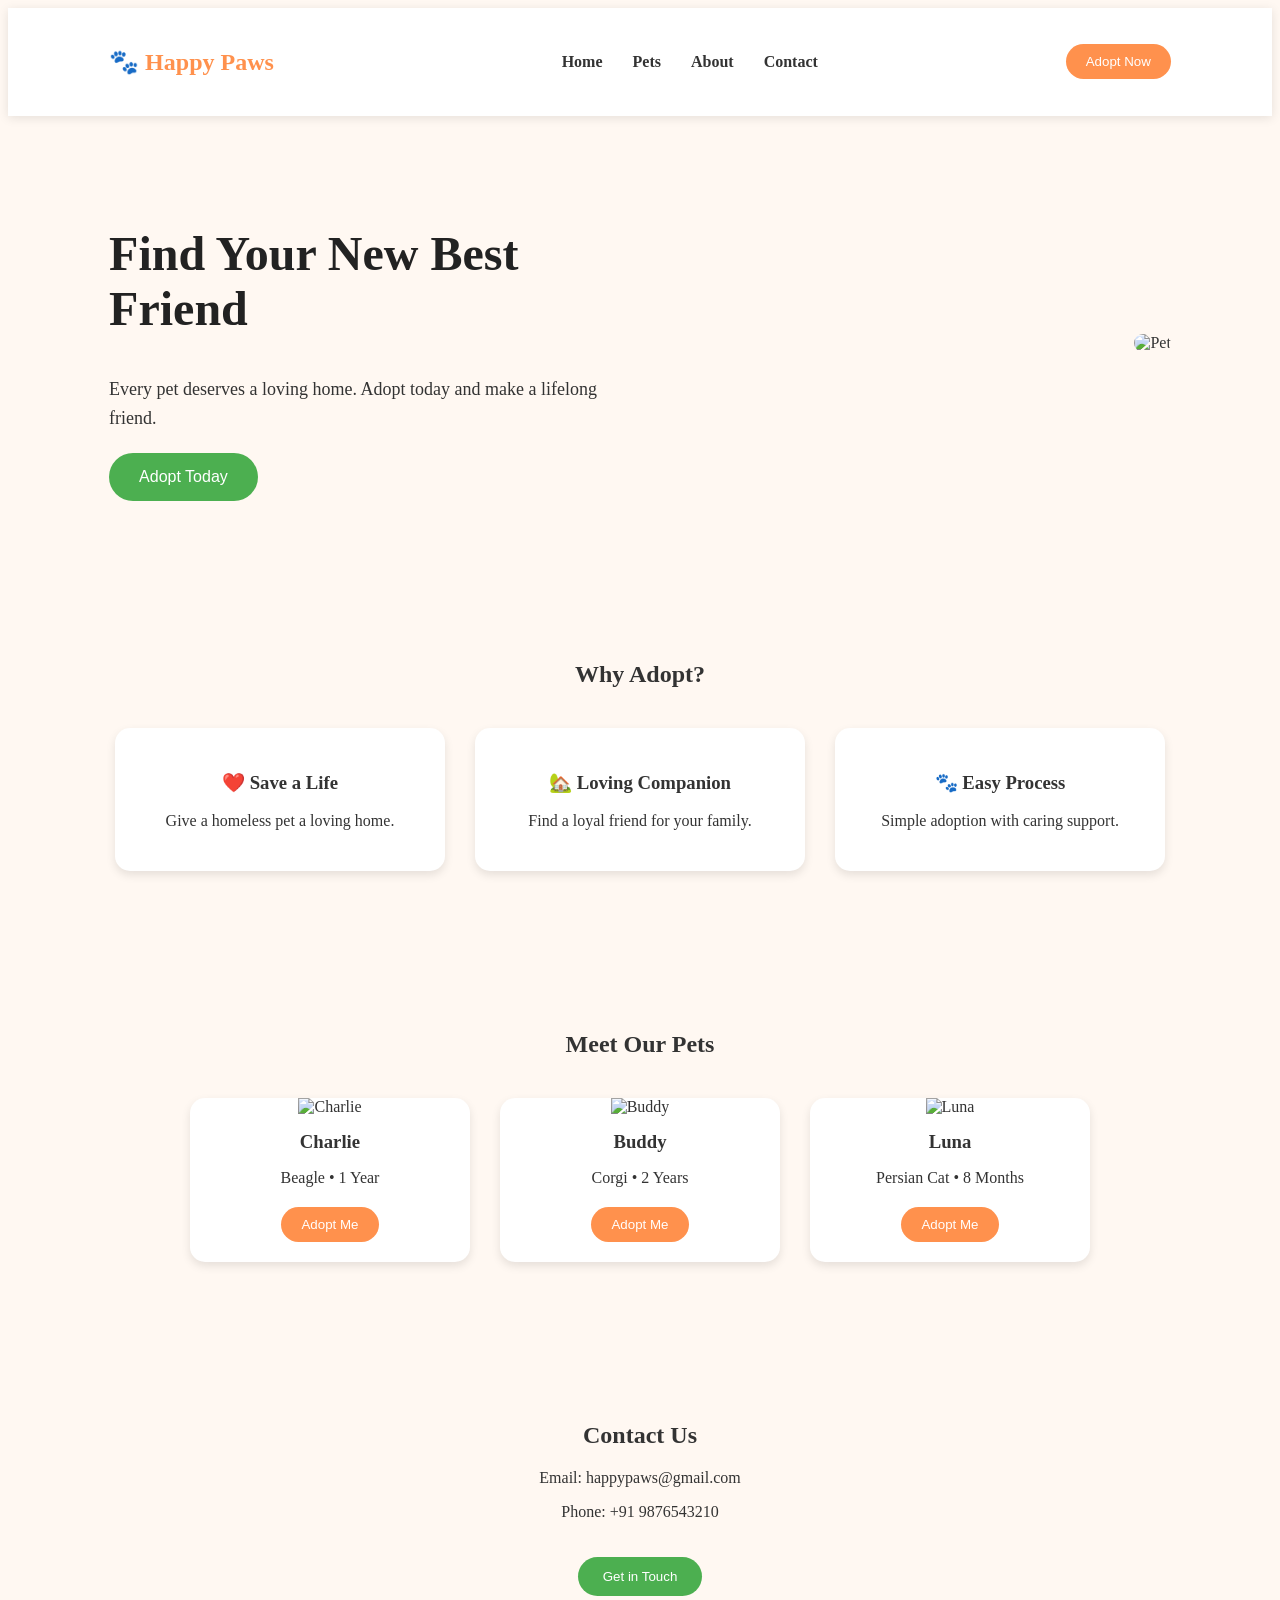
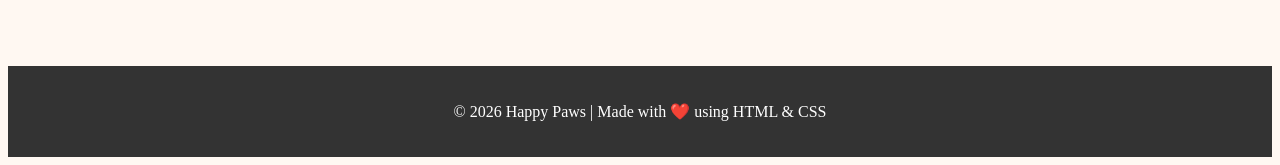
==== index.html @ 9008bdcd "Add files via upload" ====
<!DOCTYPE html>
<html lang="en">
<head>
    <meta charset="UTF-8">
    <meta name="viewport" content="width=device-width, initial-scale=1.0">
    <title>Happy Paws</title>
    <link rel="stylesheet" href="style.css">
</head>
<body>
    <header>
    <nav>
        <h2>🐾 Happy Paws</h2>

        <ul>
            <li><a href="#">Home</a></li>
            <li><a href="#">Pets</a></li>
            <li><a href="#">About</a></li>
            <li><a href="#">Contact</a></li>
        </ul>

        <button>Adopt Now</button>
    </nav>
</header>

</body>
</html>
<section class="hero">

    <div class="hero-text">

        <h1>Find Your New Best Friend</h1>

        <p>
            Every pet deserves a loving home.
            Adopt today and make a lifelong friend.
        </p>

        <button>Adopt Today</button>

    </div>

    <div class="hero-image">

        <img src="images/hero.jpg" alt="Pet">

    </div>

</section><section class="why">

<h2>Why Adopt?</h2>

<div class="cards">

<div class="card">
<h3>❤️ Save a Life</h3>
<p>Give a homeless pet a loving home.</p>
</div>

<div class="card">
<h3>🏡 Loving Companion</h3>
<p>Find a loyal friend for your family.</p>
</div>

<div class="card">
<h3>🐾 Easy Process</h3>
<p>Simple adoption with caring support.</p>
</div>

</div>

</section>
<section class="pets">

<h2>Meet Our Pets</h2>

<div class="pet-container">
    <div class="pet-card">
    <img src="images/dog1.jpg" alt="Charlie">
    <h3>Charlie</h3>
    <p>Beagle • 1 Year</p>
    <button>Adopt Me</button>
</div>

<div class="pet-card">
    <img src="images/dog2.jpg" alt="Buddy">
    <h3>Buddy</h3>
    <p>Corgi • 2 Years</p>
    <button>Adopt Me</button>
</div>

<div class="pet-card">
    <img src="images/cat1.jpg" alt="Luna">
    <h3>Luna</h3>
    <p>Persian Cat • 8 Months</p>
    <button>Adopt Me</button>
</div>


</div>

</section>
<section class="contact">

<h2>Contact Us</h2>

<p>Email: happypaws@gmail.com</p>

<p>Phone: +91 9876543210</p>

<button>Get in Touch</button>

</section><footer>

<p>© 2026 Happy Paws | Made with ❤️ using HTML & CSS</p>

</footer>
---- style.css ----
```css
/* Reset */
*{
    margin:0;
    padding:0;
    box-sizing:border-box;
    font-family:Arial, sans-serif;
}

body{
    background:#FFF8F2;
    color:#333;
}

/* Navigation */
nav{
    display:flex;
    justify-content:space-between;
    align-items:center;
    padding:20px 8%;
    background:#ffffff;
    box-shadow:0 2px 10px rgba(0,0,0,0.1);
    position:sticky;
    top:0;
}

nav h2{
    color:#ff914d;
}

nav ul{
    display:flex;
    list-style:none;
}

nav ul li{
    margin:0 15px;
}

nav ul li a{
    text-decoration:none;
    color:#333;
    font-weight:bold;
}

nav ul li a:hover{
    color:#ff914d;
}

nav button{
    background:#ff914d;
    color:white;
    border:none;
    padding:10px 20px;
    border-radius:25px;
    cursor:pointer;
}

nav button:hover{
    background:#ff7a26;
}

/* Hero Section */
.hero{
    display:flex;
    justify-content:space-between;
    align-items:center;
    padding:70px 8%;
}

.hero-text{
    width:50%;
}

.hero-text h1{
    font-size:48px;
    color:#222;
}

.hero-text p{
    margin:20px 0;
    font-size:18px;
    line-height:1.6;
}

.hero-text button{
    background:#4CAF50;
    color:white;
    border:none;
    padding:15px 30px;
    border-radius:30px;
    cursor:pointer;
    font-size:16px;
}

.hero-text button:hover{
    background:#3d9440;
}

.hero-image img{
    width:450px;
    border-radius:20px;
}

/* Why Adopt */
.why{
    padding:70px 8%;
    text-align:center;
}

.cards{
    display:flex;
    justify-content:center;
    gap:30px;
    margin-top:40px;
}

.card{
    background:white;
    padding:25px;
    width:280px;
    border-radius:15px;
    box-shadow:0 4px 10px rgba(0,0,0,0.1);
}

.card:hover{
    transform:translateY(-8px);
    transition:0.3s;
}

/* Pets */
.pets{
    padding:70px 8%;
    text-align:center;
}

.pet-container{
    display:flex;
    justify-content:center;
    gap:30px;
    margin-top:40px;
}

.pet-card{
    background:white;
    width:280px;
    border-radius:15px;
    overflow:hidden;
    box-shadow:0 4px 10px rgba(0,0,0,0.1);
}

.pet-card img{
    width:100%;
    height:220px;
    object-fit:cover;
}

.pet-card h3{
    margin:15px 0 10px;
}

.pet-card p{
    margin-bottom:20px;
}

.pet-card button{
    background:#ff914d;
    color:white;
    border:none;
    padding:10px 20px;
    border-radius:20px;
    margin-bottom:20px;
    cursor:pointer;
}

.pet-card button:hover{
    background:#ff7a26;
}

/* Contact */
.contact{
    text-align:center;
    padding:70px 8%;
}

.contact button{
    margin-top:20px;
    padding:12px 25px;
    background:#4CAF50;
    color:white;
    border:none;
    border-radius:25px;
    cursor:pointer;
}

/* Footer */
footer{
    background:#333;
    color:white;
    text-align:center;
    padding:20px;
}
```
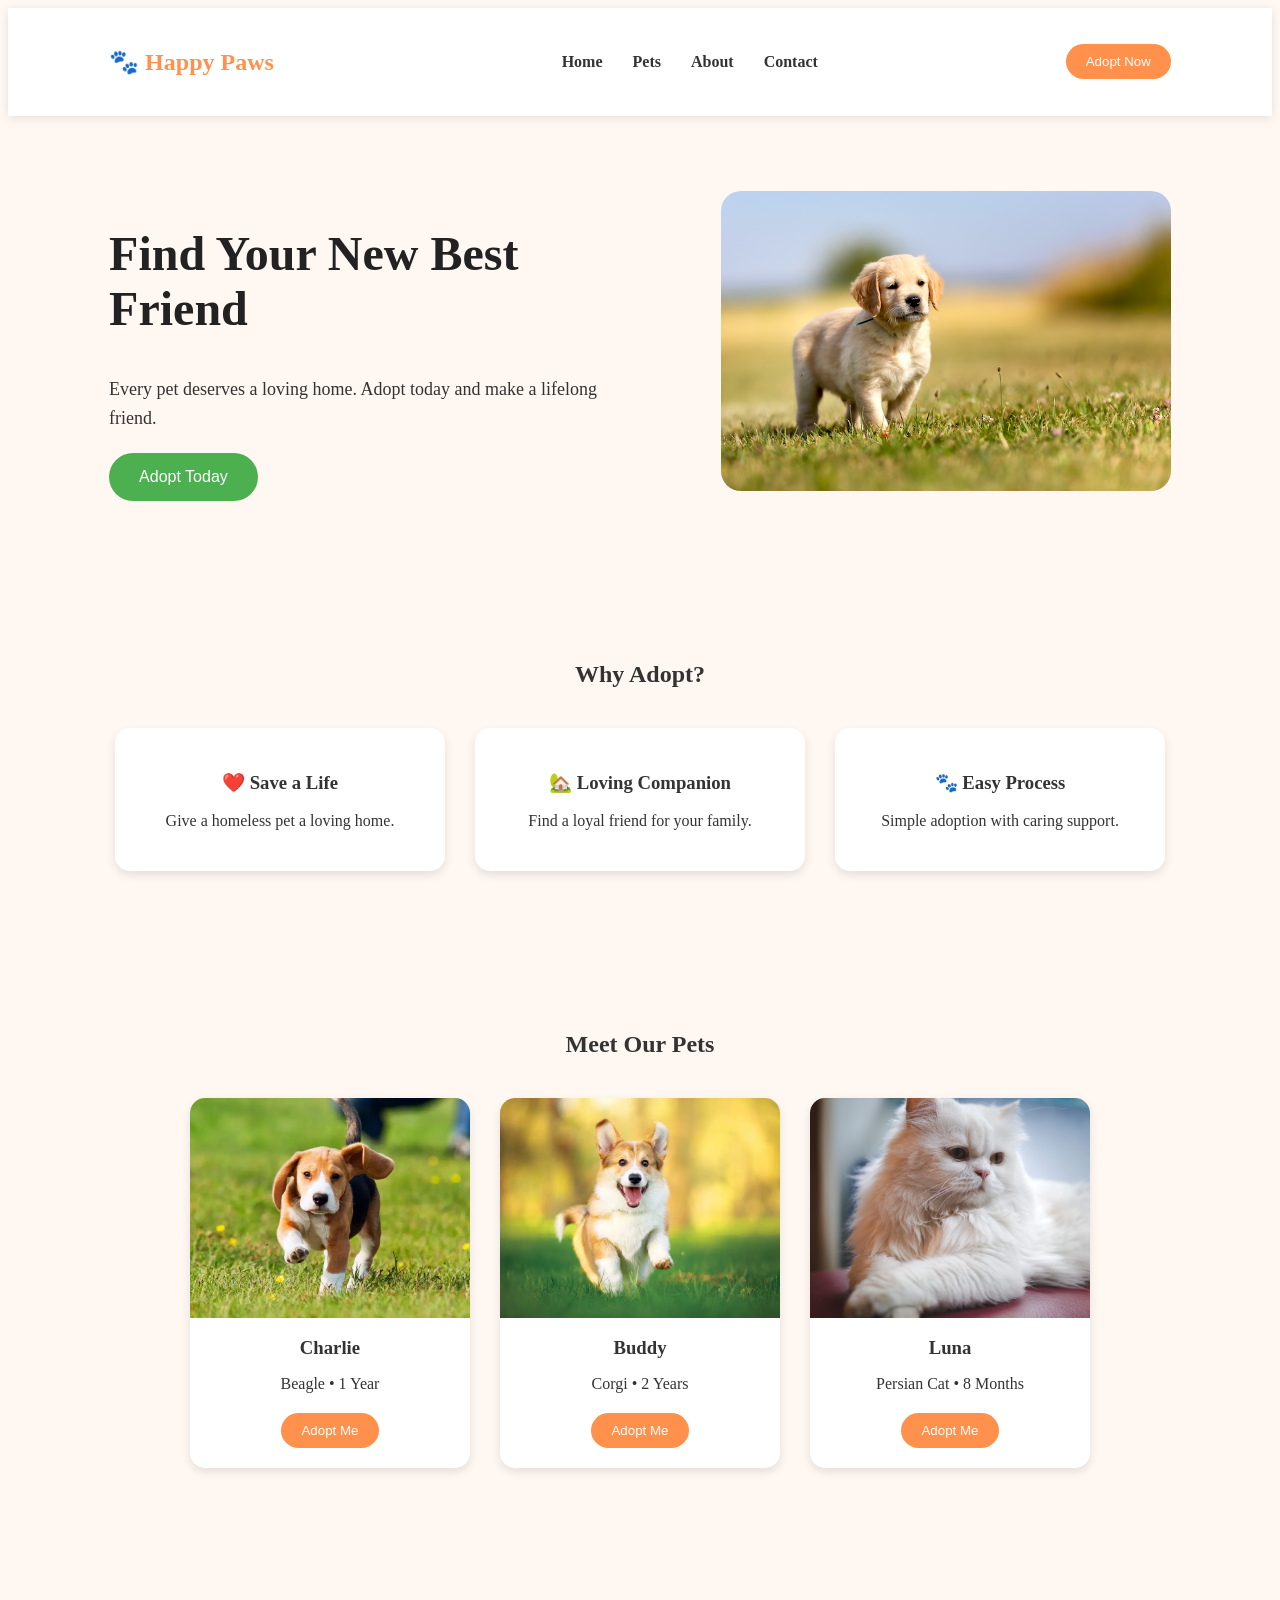
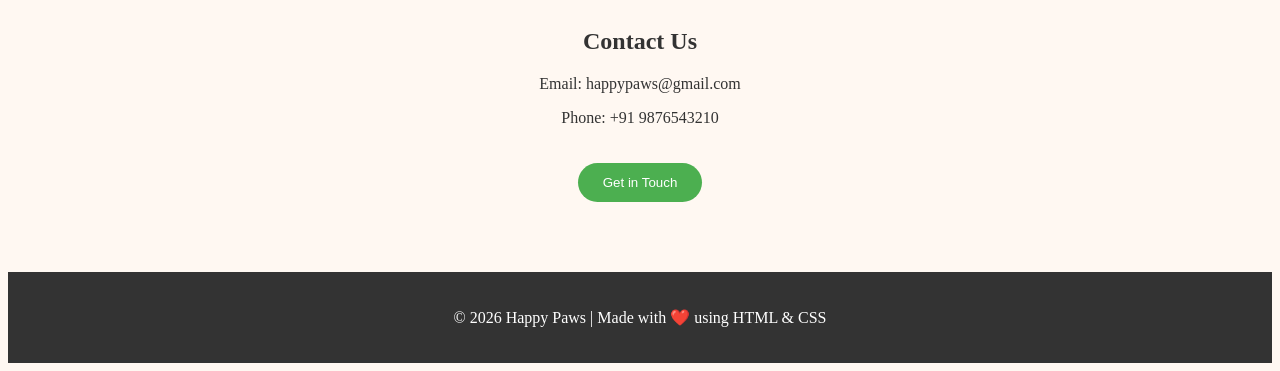
==== commit b1048f57: "Fix HTML formatting and structure" ====
--- a/index.html
+++ b/index.html
@@ -41,7 +41,7 @@
 
     <div class="hero-image">
 
-        <img src="images/hero.jpg" alt="Pet">
+        <img src="hero.jpg" alt="Pet">
 
     </div>
 
@@ -75,21 +75,21 @@
 
 <div class="pet-container">
     <div class="pet-card">
-    <img src="images/dog1.jpg" alt="Charlie">
+    <img src="dog1.jpg" alt="Charlie">
     <h3>Charlie</h3>
     <p>Beagle • 1 Year</p>
     <button>Adopt Me</button>
 </div>
 
 <div class="pet-card">
-    <img src="images/dog2.jpg" alt="Buddy">
+    <img src="dog2.jpg" alt="Buddy">
     <h3>Buddy</h3>
     <p>Corgi • 2 Years</p>
     <button>Adopt Me</button>
 </div>
 
 <div class="pet-card">
-    <img src="images/cat1.jpg" alt="Luna">
+    <img src="cat1.jpg" alt="Luna">
     <h3>Luna</h3>
     <p>Persian Cat • 8 Months</p>
     <button>Adopt Me</button>
@@ -113,4 +113,4 @@
 
 <p>© 2026 Happy Paws | Made with ❤️ using HTML & CSS</p>
 
-</footer>+</footer>
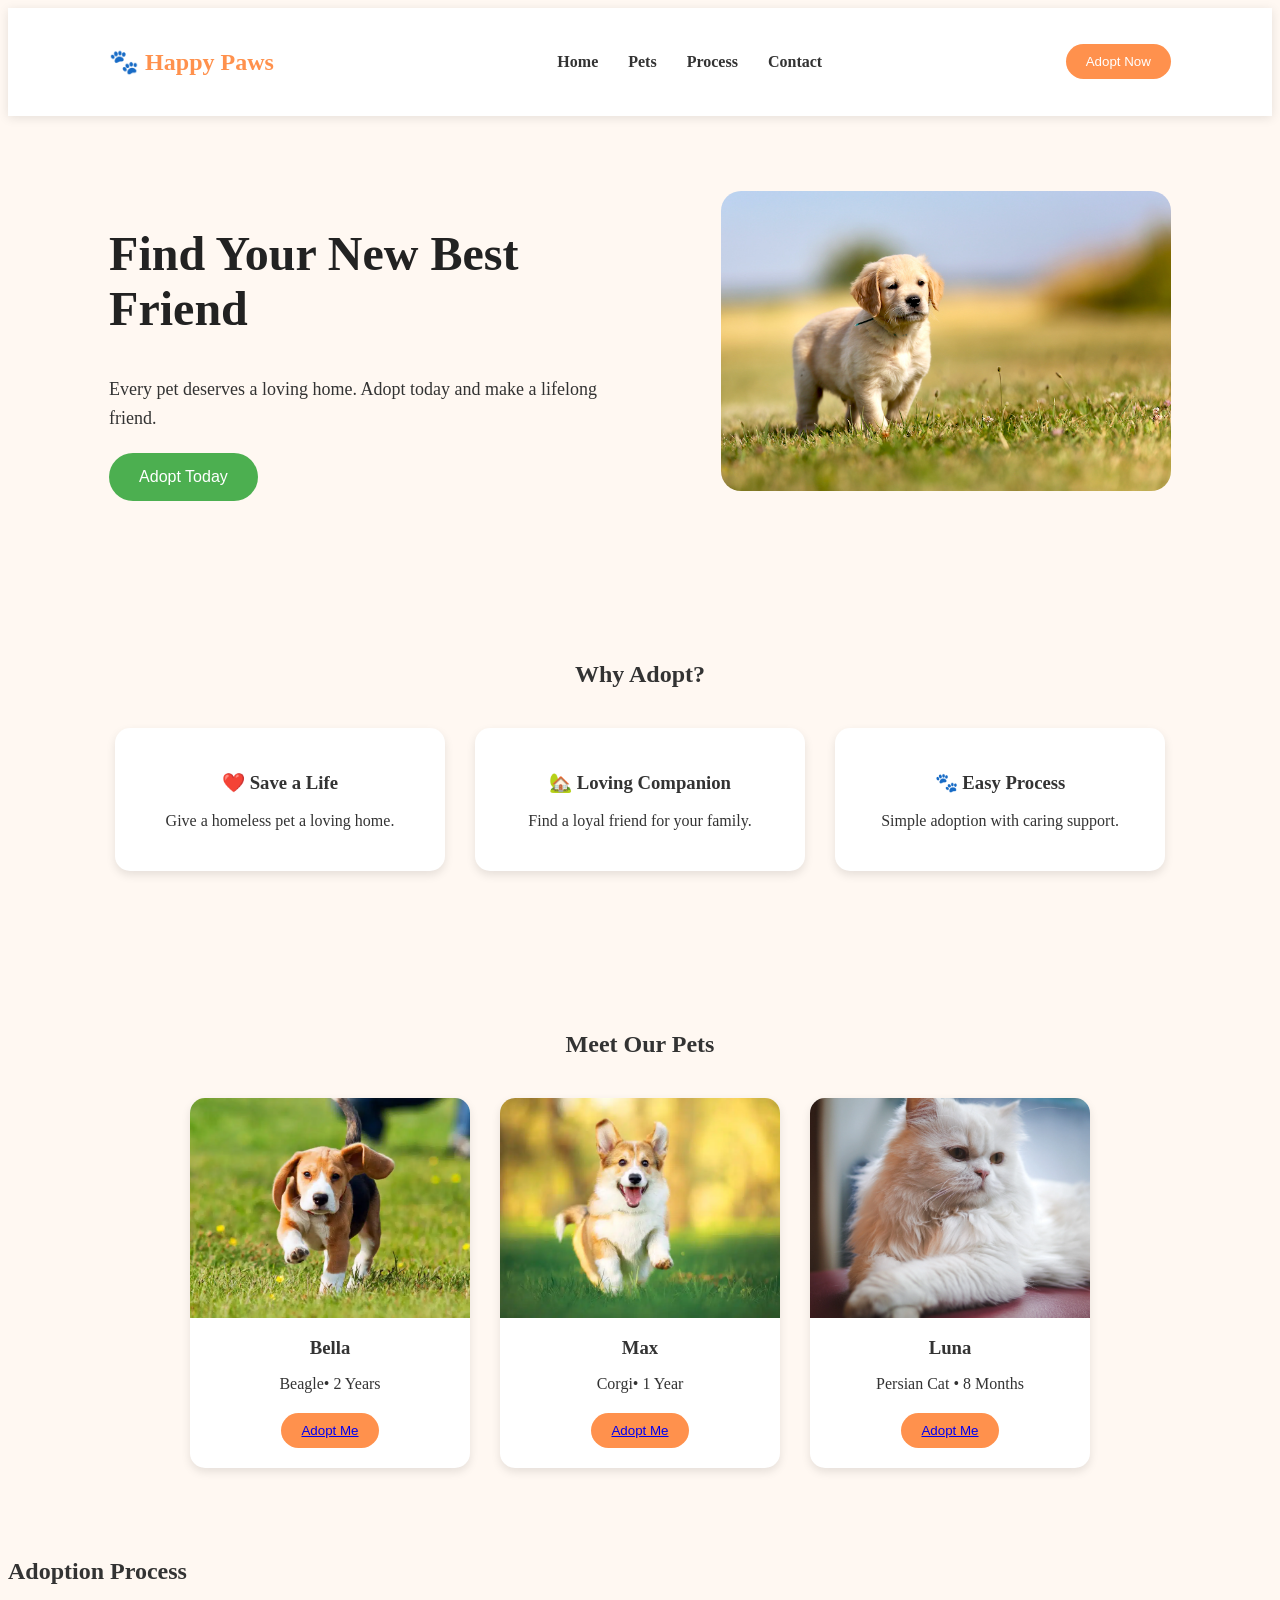
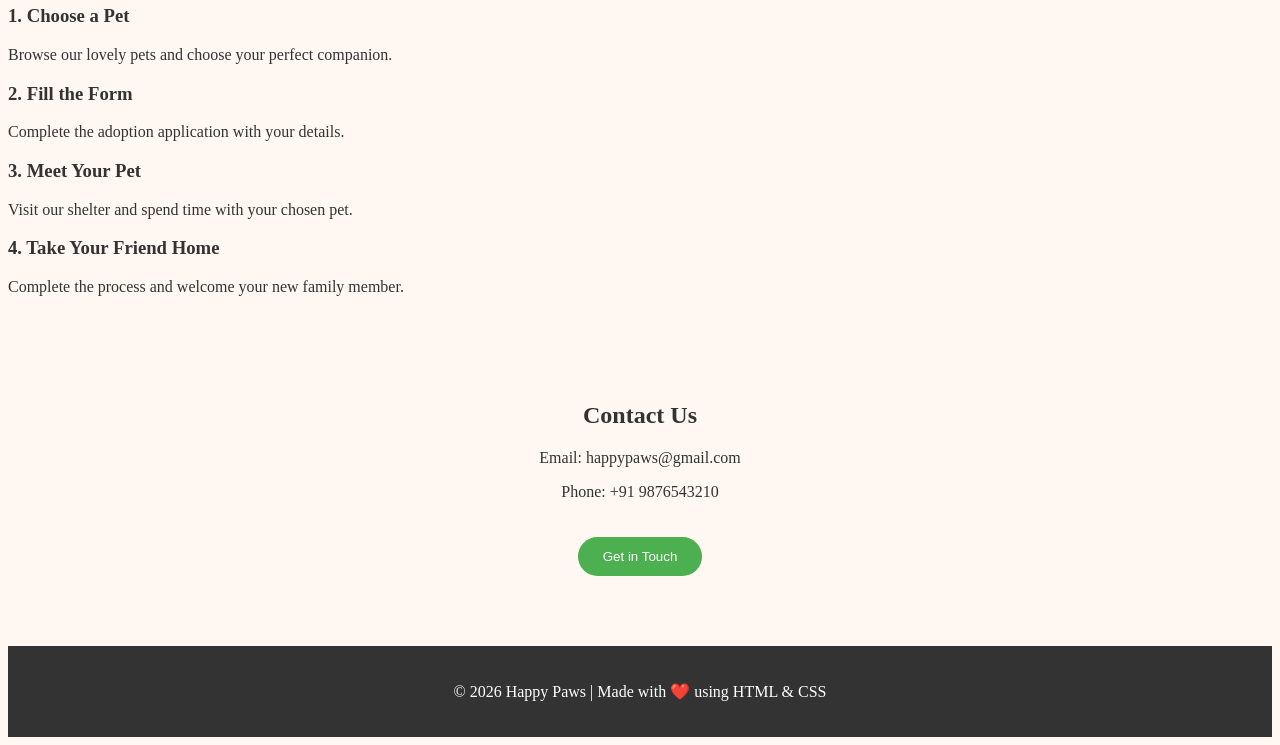
==== commit a86b1eeb: "Revise index.html for improved structure and content Updated the HTML structure, added sections for " ====
--- a/index.html
+++ b/index.html
@@ -12,10 +12,10 @@
         <h2>🐾 Happy Paws</h2>
 
         <ul>
-            <li><a href="#">Home</a></li>
-            <li><a href="#">Pets</a></li>
-            <li><a href="#">About</a></li>
-            <li><a href="#">Contact</a></li>
+            <li><a href="#home">Home</a></li>
+            <li><a href="#pets">Pets</a></li>
+            <li><a href="#process">Process</a></li>
+            <li><a href="#contact">Contact</a></li>
         </ul>
 
         <button>Adopt Now</button>
@@ -24,7 +24,7 @@
 
 </body>
 </html>
-<section class="hero">
+<section class="hero" id="home">
 
     <div class="hero-text">
 
@@ -69,37 +69,77 @@
 </div>
 
 </section>
-<section class="pets">
+<section class="pets" id="pets">
 
 <h2>Meet Our Pets</h2>
 
 <div class="pet-container">
-    <div class="pet-card">
-    <img src="dog1.jpg" alt="Charlie">
-    <h3>Charlie</h3>
-    <p>Beagle • 1 Year</p>
-    <button>Adopt Me</button>
+
+<div class="pet-card">
+
+<img src="dog1.jpg">
+
+<h3>Bella</h3>
+
+<p>Beagle• 2 Years</p>
+
+<button><a href="adopt.html" class="btn">Adopt Me</a></button>
+
 </div>
 
 <div class="pet-card">
-    <img src="dog2.jpg" alt="Buddy">
-    <h3>Buddy</h3>
-    <p>Corgi • 2 Years</p>
-    <button>Adopt Me</button>
+
+<img src="dog2.jpg">
+
+<h3>Max</h3>
+
+<p>Corgi• 1 Year</p>
+
+<button><a href="adopt.html" class="btn">Adopt Me</a></button>
+
 </div>
 
 <div class="pet-card">
-    <img src="cat1.jpg" alt="Luna">
-    <h3>Luna</h3>
-    <p>Persian Cat • 8 Months</p>
-    <button>Adopt Me</button>
-</div>
 
+<img src="cat1.jpg">
+
+<h3>Luna</h3>
+
+<p>Persian Cat • 8 Months</p>
+
+<button><a href="adopt.html" class="btn">Adopt Me</a></button>
 
 </div>
 
+</div>
+
+</section><section class="process" id="process">
+<h2>Adoption Process</h2>
+
+<div class="steps">
+<div class="step">
+<h3>1. Choose a Pet</h3>
+<p>Browse our lovely pets and choose your perfect companion.</p>
+</div>
+
+<div class="step">
+<h3>2. Fill the Form</h3>
+<p>Complete the adoption application with your details.</p>
+</div>
+
+<div class="step">
+<h3>3. Meet Your Pet</h3>
+<p>Visit our shelter and spend time with your chosen pet.</p>
+</div>
+
+<div class="step">
+<h3>4. Take Your Friend Home</h3>
+<p>Complete the process and welcome your new family member.</p>
+</div>
+</div>
 </section>
-<section class="contact">
+
+<section class="contact" id="contact">
 
 <h2>Contact Us</h2>
 
